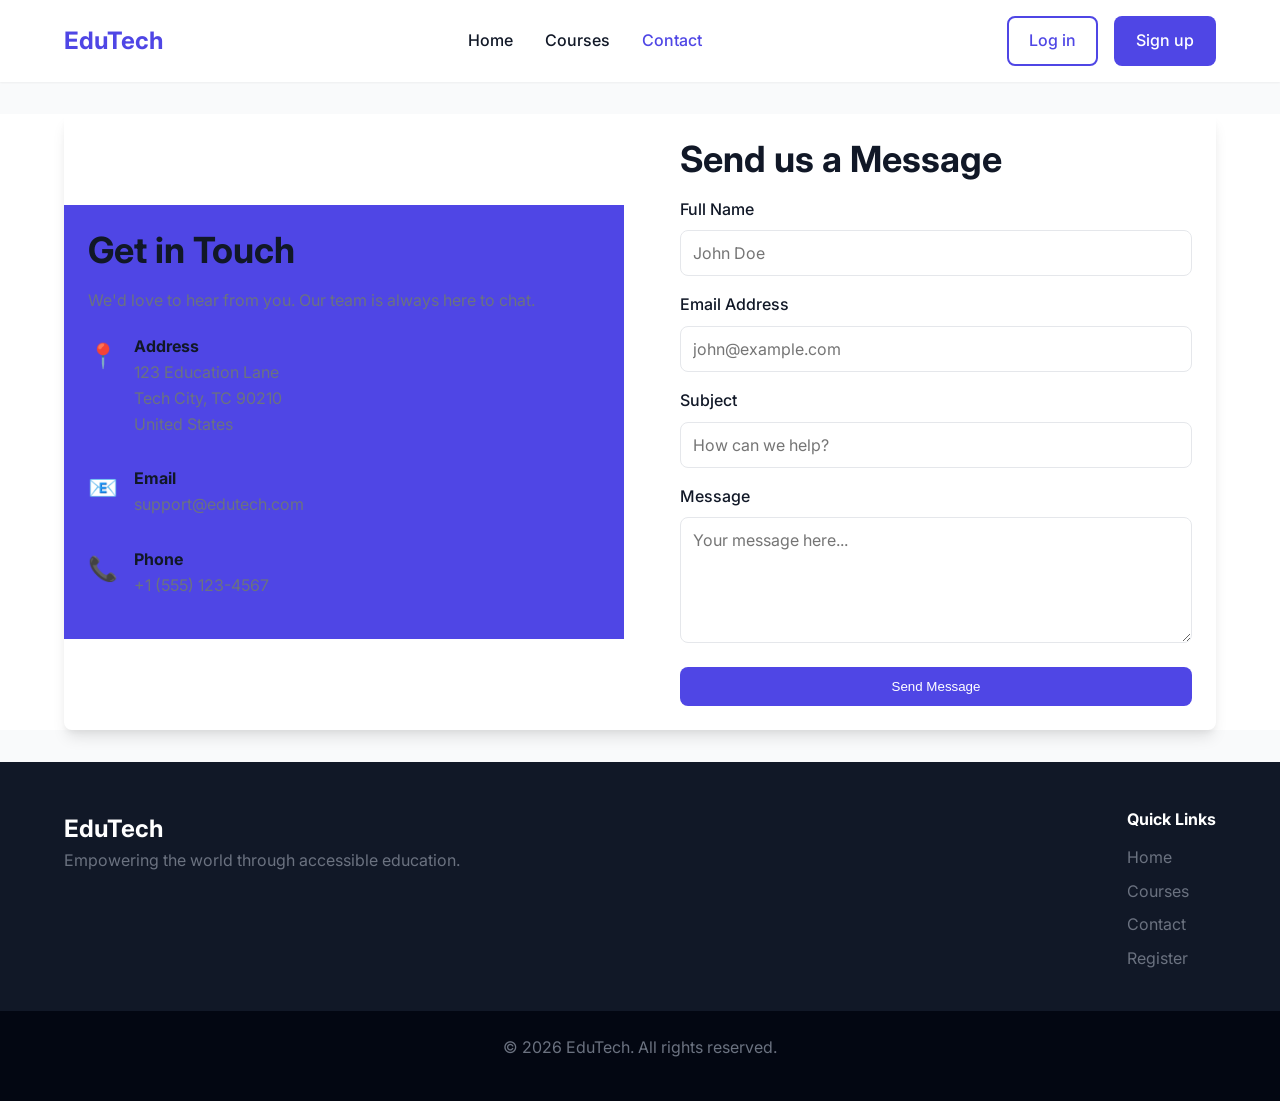
==== contact.html @ 2d65b405 "moved files to root" ====
<!DOCTYPE html>
<html lang="en">
<head>
    <meta charset="UTF-8">
    <meta name="viewport" content="width=device-width, initial-scale=1.0">
    <title>Contact Us - EduTech</title>
    <meta name="description" content="Contact EduTech for inquiries and support.">
    <link rel="preconnect" href="https://fonts.googleapis.com">
    <link rel="preconnect" href="https://fonts.gstatic.com" crossorigin>
    <link href="https://fonts.googleapis.com/css2?family=Inter:wght@300;400;500;600;700&display=swap" rel="stylesheet">
    <link rel="stylesheet" href="styles.css">
</head>
<body>
    <header class="navbar">
        <div class="container nav-container">
            <a href="index.html" class="logo">EduTech</a>
            <nav>
                <ul class="nav-links">
                    <li><a href="index.html">Home</a></li>
                    <li><a href="courses.html">Courses</a></li>
                    <li><a href="contact.html" class="active">Contact</a></li>
                </ul>
            </nav>
            <div class="nav-actions">
                <a href="register.html" class="btn btn-outline">Log in</a>
                <a href="register.html" class="btn btn-primary">Sign up</a>
            </div>
        </div>
    </header>

    <main class="page-content bg-light">
        <div class="container">
            <div class="contact-wrapper shadow-large rounded overflow-hidden grid-2-col my-4">
                <div class="contact-info bg-primary text-white p-4">
                    <h2>Get in Touch</h2>
                    <p class="mb-3">We'd love to hear from you. Our team is always here to chat.</p>
                    
                    <div class="info-item">
                        <span class="icon">📍</span>
                        <div>
                            <h4>Address</h4>
                            <p>123 Education Lane<br>Tech City, TC 90210<br>United States</p>
                        </div>
                    </div>
                    
                    <div class="info-item mt-2">
                        <span class="icon">📧</span>
                        <div>
                            <h4>Email</h4>
                            <p>support@edutech.com</p>
                        </div>
                    </div>
                    
                    <div class="info-item mt-2">
                        <span class="icon">📞</span>
                        <div>
                            <h4>Phone</h4>
                            <p>+1 (555) 123-4567</p>
                        </div>
                    </div>
                </div>
                
                <div class="contact-form p-4 bg-white">
                    <h2>Send us a Message</h2>
                    <form id="contactForm">
                        <div class="form-group">
                            <label for="contactName">Full Name</label>
                            <input type="text" id="contactName" name="name" class="form-control" placeholder="John Doe" required>
                        </div>
                        <div class="form-group">
                            <label for="contactEmail">Email Address</label>
                            <input type="email" id="contactEmail" name="email" class="form-control" placeholder="john@example.com" required>
                        </div>
                        <div class="form-group">
                            <label for="contactSubject">Subject</label>
                            <input type="text" id="contactSubject" name="subject" class="form-control" placeholder="How can we help?" required>
                        </div>
                        <div class="form-group">
                            <label for="contactMessage">Message</label>
                            <textarea id="contactMessage" name="message" class="form-control" rows="5" placeholder="Your message here..." required></textarea>
                        </div>
                        <button type="submit" class="btn btn-primary btn-block">Send Message</button>
                    </form>
                </div>
            </div>
        </div>
    </main>

    <footer class="footer">
        <div class="container footer-container">
            <div class="footer-about">
                <a href="index.html" class="logo">EduTech</a>
                <p>Empowering the world through accessible education.</p>
            </div>
            <div class="footer-links">
                <h4>Quick Links</h4>
                <ul>
                    <li><a href="index.html">Home</a></li>
                    <li><a href="courses.html">Courses</a></li>
                    <li><a href="contact.html">Contact</a></li>
                    <li><a href="register.html">Register</a></li>
                </ul>
            </div>
        </div>
        <div class="footer-bottom">
            <p>&copy; 2026 EduTech. All rights reserved.</p>
        </div>
    </footer>
</body>
</html>
---- styles.css ----
/* CSS Custom Properties for Styling and Theming */
:root {
    --primary-color: #4F46E5;
    --primary-hover: #4338CA;
    --secondary-color: #10B981;
    --dark-color: #111827;
    --light-color: #F9FAFB;
    --gray-color: #6B7280;
    --light-gray: #E5E7EB;
    --danger-color: #EF4444;
    --success-color: #10B981;
    --white: #FFFFFF;

    --font-family: 'Inter', sans-serif;
    
    --shadow-sm: 0 1px 2px 0 rgba(0, 0, 0, 0.05);
    --shadow-md: 0 4px 6px -1px rgba(0, 0, 0, 0.1), 0 2px 4px -1px rgba(0, 0, 0, 0.06);
    --shadow-lg: 0 10px 15px -3px rgba(0, 0, 0, 0.1), 0 4px 6px -2px rgba(0, 0, 0, 0.05);
    
    --transition: all 0.3s ease;
    --border-radius: 0.5rem;
}

/* Base Styles & Resets */
* {
    margin: 0;
    padding: 0;
    box-sizing: border-box;
}

body {
    font-family: var(--font-family);
    line-height: 1.6;
    color: var(--dark-color);
    background-color: var(--light-color);
}

a {
    text-decoration: none;
    color: var(--primary-color);
    transition: var(--transition);
}

a:hover {
    color: var(--primary-hover);
}

ul {
    list-style: none;
}

img {
    max-width: 100%;
    height: auto;
    display: block;
}

/* Typography */
h1, h2, h3, h4, h5, h6 {
    font-weight: 700;
    line-height: 1.2;
    margin-bottom: 1rem;
    color: var(--dark-color);
}

h1 { font-size: 3rem; }
h2 { font-size: 2.25rem; }
h3 { font-size: 1.5rem; }

p {
    margin-bottom: 1rem;
    color: var(--gray-color);
}

.text-center { text-align: center; }
.text-muted { color: var(--gray-color); }
.text-white { color: var(--white); }
.text-small { font-size: 0.875rem; }
.text-success { color: var(--success-color); }
.text-danger { color: var(--danger-color); }
.mb-1 { margin-bottom: 0.5rem; }
.mb-2 { margin-bottom: 1rem; }
.mb-3 { margin-bottom: 1.5rem; }
.mt-2 { margin-top: 1rem; }
.mt-3 { margin-top: 1.5rem; }
.mt-4 { margin-top: 2rem; }
.my-4 { margin: 2rem 0; }
.p-4 { padding: 1.5rem; }

/* Grid System */
.container {
    width: 100%;
    max-width: 1200px;
    margin: 0 auto;
    padding: 0 1.5rem;
}

.grid-2-col {
    display: grid;
    grid-template-columns: repeat(2, 1fr);
    gap: 2rem;
    align-items: center;
}

.grid-3-col {
    display: grid;
    grid-template-columns: repeat(3, 1fr);
    gap: 2rem;
}

.grid-layout-sidebar {
    display: grid;
    grid-template-columns: 2fr 1fr;
    gap: 2rem;
}

.flex-center {
    display: flex;
    justify-content: center;
    align-items: center;
}

.flex-row {
    display: flex;
    align-items: center;
    gap: 1.5rem;
}

.min-h-screen {
    min-height: calc(100vh - 160px);
}

/* Utilities */
.bg-light { background-color: var(--white); }
.bg-light-gray { background-color: var(--light-color); }
.bg-primary { background-color: var(--primary-color); }
.bg-dark { background-color: var(--dark-color); }
.shadow-md { box-shadow: var(--shadow-md); }
.shadow-large { box-shadow: var(--shadow-lg); }
.rounded { border-radius: var(--border-radius); }
.overflow-hidden { overflow: hidden; }
.border-right { border-right: 1px solid var(--light-gray); }

/* Buttons */
.btn {
    display: inline-block;
    padding: 0.625rem 1.25rem;
    font-weight: 500;
    text-align: center;
    border-radius: var(--border-radius);
    cursor: pointer;
    transition: var(--transition);
    border: 2px solid transparent;
}

.btn-primary {
    background-color: var(--primary-color);
    color: var(--white);
}

.btn-primary:hover {
    background-color: var(--primary-hover);
    color: var(--white);
    transform: translateY(-2px);
    box-shadow: var(--shadow-md);
}

.btn-outline {
    background-color: transparent;
    border-color: var(--primary-color);
    color: var(--primary-color);
}

.btn-outline:hover {
    background-color: var(--primary-color);
    color: var(--white);
    transform: translateY(-2px);
}

.btn-large {
    padding: 0.875rem 1.75rem;
    font-size: 1.125rem;
}

.btn-block {
    display: block;
    width: 100%;
}

/* Navigation */
.navbar {
    background-color: var(--white);
    box-shadow: var(--shadow-sm);
    position: sticky;
    top: 0;
    z-index: 100;
    padding: 1rem 0;
}

.nav-container {
    display: flex;
    justify-content: space-between;
    align-items: center;
}

.logo {
    font-size: 1.5rem;
    font-weight: 700;
    color: var(--primary-color);
}

.nav-links {
    display: flex;
    gap: 2rem;
}

.nav-links a {
    color: var(--dark-color);
    font-weight: 500;
}

.nav-links a:hover, .nav-links a.active {
    color: var(--primary-color);
}

.nav-actions {
    display: flex;
    gap: 1rem;
}

/* Hero Section */
.hero {
    padding: 5rem 0;
    background: linear-gradient(135deg, #f3f4f6 0%, #e5e7eb 100%);
}

.hero-content h1 {
    font-size: 3.5rem;
    margin-bottom: 1.5rem;
    color: var(--dark-color);
}

.hero-content .subtitle {
    font-size: 1.125rem;
    margin-bottom: 2rem;
}

.hero-actions {
    display: flex;
    gap: 1rem;
}

.rounded-image {
    border-radius: var(--border-radius);
}

/* Features/About Section */
.section {
    padding: 5rem 0;
}

.section-title {
    margin-bottom: 3rem;
}

.feature-card {
    background-color: var(--white);
    padding: 2rem;
    border-radius: var(--border-radius);
    box-shadow: var(--shadow-md);
    transition: var(--transition);
}

.feature-card:hover {
    transform: translateY(-5px);
    box-shadow: var(--shadow-lg);
}

.feature-icon {
    font-size: 3rem;
    margin-bottom: 1rem;
}

/* Courses Grid */
.page-header {
    padding: 3rem 0;
    text-align: center;
}

.header-dark {
    background-color: var(--dark-color);
    color: var(--white);
    padding: 4rem 1.5rem;
    text-align: left;
}

.header-dark h1, .header-dark p {
    color: var(--white);
    margin: 0;
}

.header-dark h1 {
    margin: 1rem 0;
}

.courses-grid {
    margin-bottom: 4rem;
}

.course-card {
    background-color: var(--white);
    border-radius: var(--border-radius);
    overflow: hidden;
    display: flex;
    flex-direction: column;
    transition: var(--transition);
}

.course-card:hover {
    transform: translateY(-5px);
    box-shadow: var(--shadow-lg);
}

.course-img {
    width: 100%;
    height: 200px;
    object-fit: cover;
}

.course-info {
    padding: 1.5rem;
    flex-grow: 1;
    display: flex;
    flex-direction: column;
}

.badge {
    display: inline-block;
    padding: 0.25rem 0.5rem;
    font-size: 0.75rem;
    font-weight: 600;
    border-radius: 999px;
    background-color: var(--primary-color);
    color: var(--white);
    margin-bottom: 0.5rem;
    align-self: flex-start;
}

.badge-secondary { background-color: var(--secondary-color); }
.badge-light { background-color: rgba(255,255,255,0.2); color: white; }

.course-title {
    font-size: 1.25rem;
    margin-bottom: 0.5rem;
}

.instructor {
    font-size: 0.875rem;
    color: var(--gray-color);
    margin-bottom: 1rem;
}

.course-meta {
    display: flex;
    justify-content: space-between;
    align-items: center;
    margin-top: auto;
    font-size: 0.875rem;
    font-weight: 600;
}

.course-meta-large {
    display: flex;
    gap: 2rem;
    align-items: center;
    margin: 1.5rem 0;
}

.price {
    font-size: 1.25rem;
    color: var(--dark-color);
}

.price-large {
    font-size: 2rem;
    font-weight: 700;
}

/* Course Details Specific */
.course-img-preview {
    width: 100%;
    height: auto;
}

.card {
    background: var(--white);
    border-radius: var(--border-radius);
    overflow: hidden;
}

.card-body {
    padding: 1.5rem;
}

.card-sticky {
    position: sticky;
    top: 6rem;
}

.features-list {
    margin-top: 1rem;
}
.features-list li {
    padding: 0.5rem 0;
    border-bottom: 1px solid var(--light-gray);
    color: var(--gray-color);
}
.features-list li:last-child {
    border-bottom: none;
}

.curriculum-list {
    background: var(--white);
    border-radius: var(--border-radius);
    box-shadow: var(--shadow-sm);
    padding: 1.5rem;
}

.curriculum-list li {
    padding: 0.75rem 0;
    border-bottom: 1px solid var(--light-gray);
}

.curriculum-list li:last-child {
    border-bottom: none;
}

.avatar-large {
    border-radius: 50%;
    object-fit: cover;
}

/* Forms */
.form-group {
    margin-bottom: 1rem;
}

.form-group label {
    display: block;
    margin-bottom: 0.5rem;
    font-weight: 500;
}

.form-control {
    width: 100%;
    padding: 0.75rem;
    border: 1px solid var(--light-gray);
    border-radius: var(--border-radius);
    font-family: inherit;
    font-size: 1rem;
    transition: var(--transition);
}

.form-control:focus {
    outline: none;
    border-color: var(--primary-color);
    box-shadow: 0 0 0 3px rgba(79, 70, 229, 0.2);
}

.error-message {
    color: var(--danger-color);
    font-size: 0.875rem;
    margin-top: 0.25rem;
    display: none;
}

.form-control.error {
    border-color: var(--danger-color);
}
.form-control.error:focus {
    box-shadow: 0 0 0 3px rgba(239, 68, 68, 0.2);
}

/* Contact Info Items */
.info-item {
    display: flex;
    gap: 1rem;
}
.info-item .icon {
    font-size: 1.5rem;
}
.info-item h4 {
    margin-bottom: 0.25rem;
}

/* Footer */
.footer {
    background-color: var(--dark-color);
    color: var(--white);
    padding-top: 3rem;
}

.footer-container {
    display: flex;
    justify-content: space-between;
    align-items: flex-start;
    padding-bottom: 2rem;
}

.footer .logo {
    color: var(--white);
}

.footer-links h4 {
    color: var(--white);
}

.footer-links ul li {
    margin-bottom: 0.5rem;
}

.footer-links ul li a {
    color: var(--gray-color);
}

.footer-links ul li a:hover {
    color: var(--white);
}

.footer-bottom {
    background-color: #030712;
    padding: 1.5rem 0;
    text-align: center;
    color: var(--gray-color);
}

/* Responsive Design */
@media (max-width: 768px) {
    .grid-2-col, .grid-3-col, .grid-layout-sidebar {
        grid-template-columns: 1fr;
    }
    
    .nav-links, .nav-actions {
        display: none; /* In a real app, add a hamburger menu */
    }
    
    h1 {
        font-size: 2.5rem;
    }
    
    .hero {
        text-align: center;
        padding: 3rem 0;
    }
    
    .hero-actions {
        justify-content: center;
    }
    
    .auth-wrapper, .contact-wrapper {
        border-right: none;
    }
    .auth-box {
        border-right: none;
        border-bottom: 1px solid var(--light-gray);
    }
}
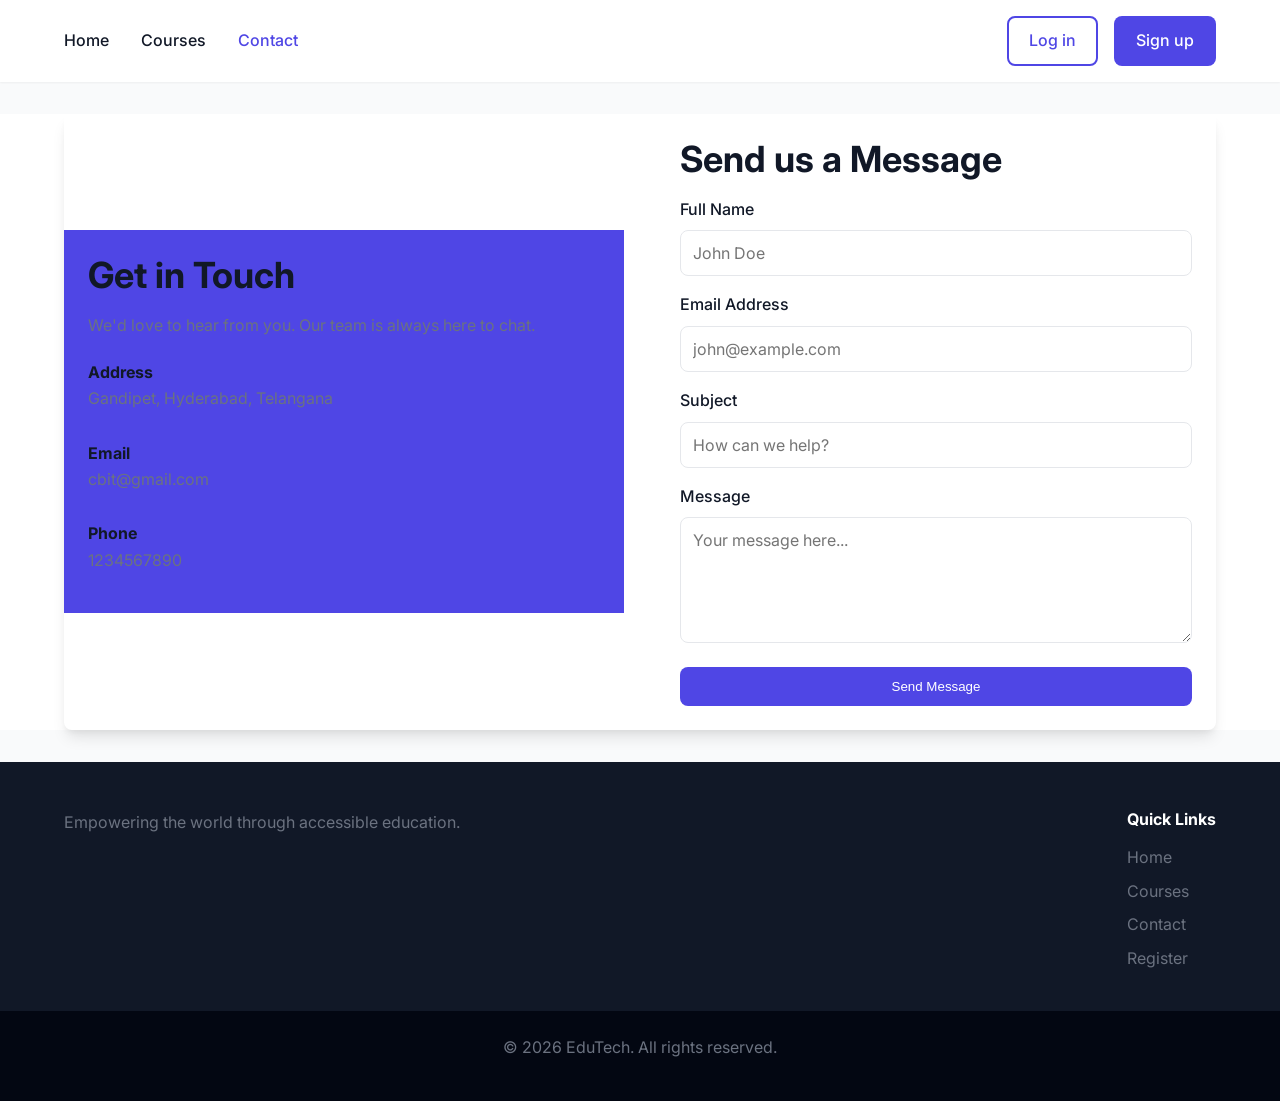
==== commit b688e97a: "Updated website pages" ====
--- a/contact.html
+++ b/contact.html
@@ -13,7 +13,7 @@
 <body>
     <header class="navbar">
         <div class="container nav-container">
-            <a href="index.html" class="logo">EduTech</a>
+
             <nav>
                 <ul class="nav-links">
                     <li><a href="index.html">Home</a></li>
@@ -36,26 +36,23 @@
                     <p class="mb-3">We'd love to hear from you. Our team is always here to chat.</p>
                     
                     <div class="info-item">
-                        <span class="icon">📍</span>
                         <div>
                             <h4>Address</h4>
-                            <p>123 Education Lane<br>Tech City, TC 90210<br>United States</p>
+                            <p>Gandipet, Hyderabad, Telangana</p>
                         </div>
                     </div>
                     
                     <div class="info-item mt-2">
-                        <span class="icon">📧</span>
                         <div>
                             <h4>Email</h4>
-                            <p>support@edutech.com</p>
+                            <p>cbit@gmail.com</p>
                         </div>
                     </div>
                     
                     <div class="info-item mt-2">
-                        <span class="icon">📞</span>
                         <div>
                             <h4>Phone</h4>
-                            <p>+1 (555) 123-4567</p>
+                            <p>1234567890</p>
                         </div>
                     </div>
                 </div>
@@ -89,7 +86,7 @@
     <footer class="footer">
         <div class="container footer-container">
             <div class="footer-about">
-                <a href="index.html" class="logo">EduTech</a>
+    
                 <p>Empowering the world through accessible education.</p>
             </div>
             <div class="footer-links">
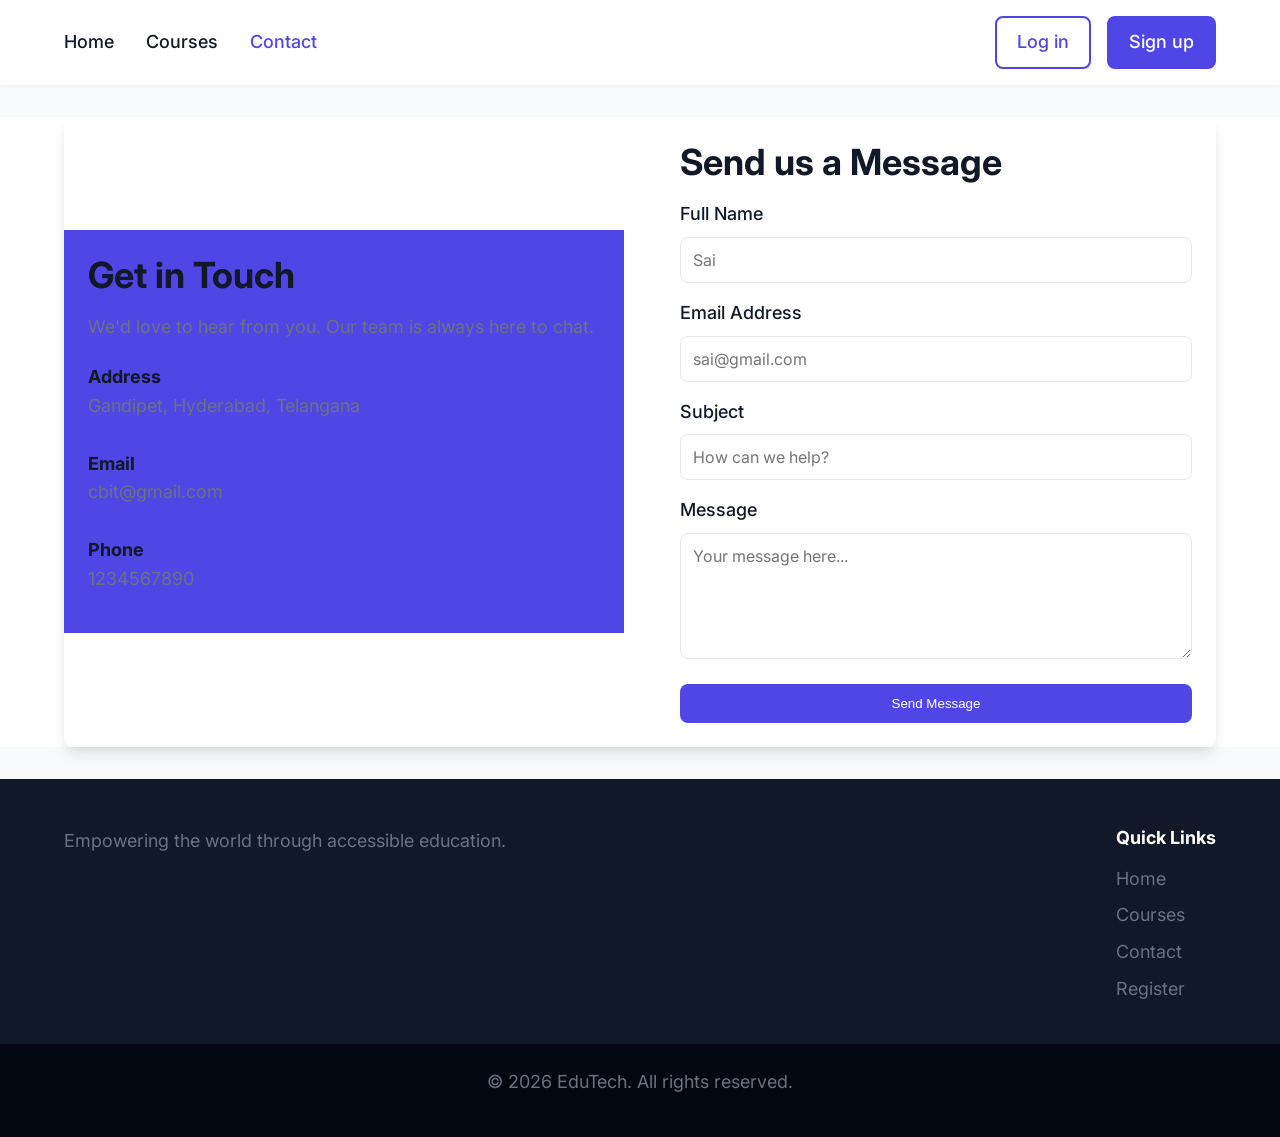
==== commit 07441021: "Updated styles and pages" ====
--- a/contact.html
+++ b/contact.html
@@ -62,11 +62,11 @@
                     <form id="contactForm">
                         <div class="form-group">
                             <label for="contactName">Full Name</label>
-                            <input type="text" id="contactName" name="name" class="form-control" placeholder="John Doe" required>
+                            <input type="text" id="contactName" name="name" class="form-control" placeholder="Sai" required>
                         </div>
                         <div class="form-group">
                             <label for="contactEmail">Email Address</label>
-                            <input type="email" id="contactEmail" name="email" class="form-control" placeholder="john@example.com" required>
+                            <input type="email" id="contactEmail" name="email" class="form-control" placeholder="sai@gmail.com" required>
                         </div>
                         <div class="form-group">
                             <label for="contactSubject">Subject</label>
--- a/styles.css
+++ b/styles.css
@@ -29,6 +29,7 @@
 }
 
 body {
+    font-size: 18px;
     font-family: var(--font-family);
     line-height: 1.6;
     color: var(--dark-color);
